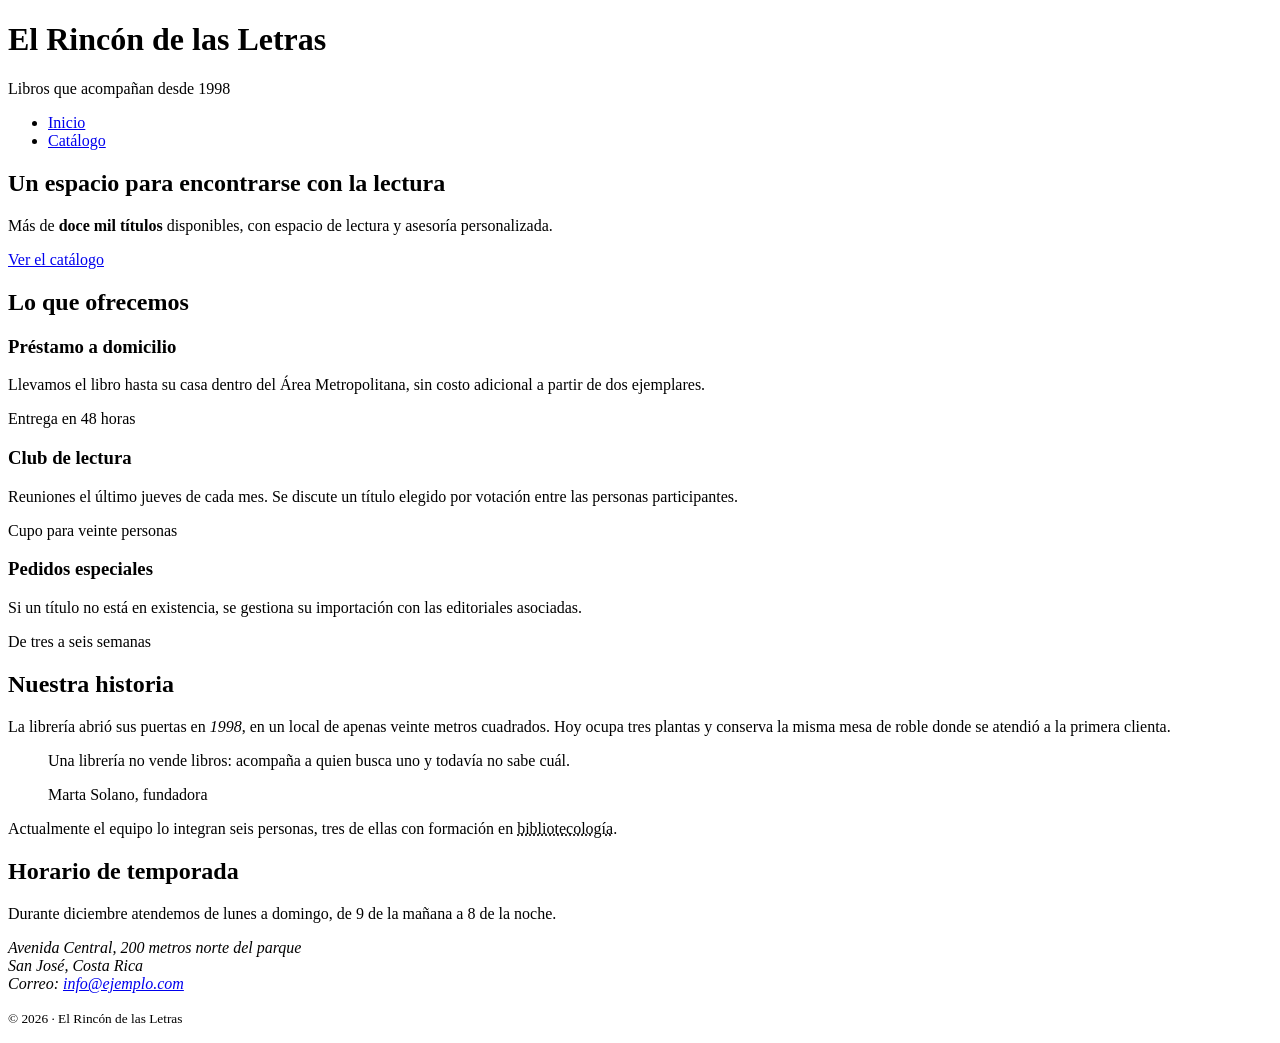
==== act2-css/index.html @ b0beda14 "chore:incorpora los archivos base de l a comprobacion 2" ====
<!DOCTYPE html>
<html lang="es">

<head>
  <meta charset="UTF-8">
  <meta name="viewport" content="width=device-width, initial-scale=1.0">
  <meta name="author" content="Escriba aquí su nombre completo">
  <meta name="description" content="Librería El Rincón de las Letras: catálogo, servicios y contacto.">
  <meta name="keywords" content="librería, libros, lectura, catálogo, Costa Rica">

  <title>Inicio | El Rincón de las Letras</title>

  <link rel="icon" href="recursos/favicon.png" type="image/png">
  <link rel="stylesheet" href="estilos.css">

  <!--AQUÍ SE ENLAZA LA HOJA DE ESTILOS QUE USTED DEBE CREAR.
       El archivo debe llamarse  css/estilos.css -->

</head>

<body>

  <!--CABECERA-->
  <header id="cabecera">
    <div class="marca">
      <h1>El Rincón de las Letras</h1>
      <p class="lema">Libros que acompañan desde 1998</p>
    </div>

    <nav class="menu-principal">
      <ul>
        <li><a href="index.html" class="enlace-activo">Inicio</a></li>
        <li><a href="catalogo.html">Catálogo</a></li>
      </ul>
    </nav>
  </header>

  <!--CONTENIDO PRINCIPAL-->
  <main id="contenido">

    <!-- Zona de presentación -->
    <section id="portada" class="hero">
      <h2>Un espacio para encontrarse con la lectura</h2>
      <p class="hero-texto">
        Más de <strong>doce mil títulos</strong> disponibles, con espacio
        de lectura y asesoría personalizada.
      </p>
      <a href="catalogo.html" class="boton boton-principal">Ver el catálogo</a>
    </section>

    <!-- Tres bloques para maquetar en fila -->
    <section id="servicios">
      <h2>Lo que ofrecemos</h2>

      <div class="rejilla-servicios">

        <article class="tarjeta">
          <h3>Préstamo a domicilio</h3>
          <p>
            Llevamos el libro hasta su casa dentro del Área Metropolitana,
            sin costo adicional a partir de dos ejemplares.
          </p>
          <p class="tarjeta-pie">Entrega en 48 horas</p>
        </article>

        <article class="tarjeta">
          <h3>Club de lectura</h3>
          <p>
            Reuniones el último jueves de cada mes. Se discute un título
            elegido por votación entre las personas participantes.
          </p>
          <p class="tarjeta-pie">Cupo para veinte personas</p>
        </article>

        <article class="tarjeta">
          <h3>Pedidos especiales</h3>
          <p>
            Si un título no está en existencia, se gestiona su importación
            con las editoriales asociadas.
          </p>
          <p class="tarjeta-pie">De tres a seis semanas</p>
        </article>

      </div>
    </section>

    <!-- Contenido con cita -->
    <section id="historia">
      <h2>Nuestra historia</h2>

      <p>
        La librería abrió sus puertas en <em>1998</em>, en un local de
        apenas veinte metros cuadrados. Hoy ocupa tres plantas y conserva
        la misma mesa de roble donde se atendió a la primera clienta.
      </p>

      <blockquote class="cita">
        <p>
          Una librería no vende libros: acompaña a quien busca uno y
          todavía no sabe cuál.
        </p>
        <footer class="cita-autoria">Marta Solano, fundadora</footer>
      </blockquote>

      <p>
        Actualmente el equipo lo integran seis personas, tres de ellas
        con formación en <abbr title="Bibliotecología">bibliotecología</abbr>.
      </p>
    </section>

  </main>

  <!--CONTENIDO SECUNDARIO -->
  <aside id="aviso" class="panel-aviso">
    <h2>Horario de temporada</h2>
    <p>
      Durante diciembre atendemos de lunes a domingo, de 9 de la mañana
      a 8 de la noche.
    </p>
  </aside>

  <!-- PIE -->
  <footer id="pie">
    <div class="pie-contenido">
      <address class="datos-contacto">
        Avenida Central, 200 metros norte del parque<br>
        San José, Costa Rica<br>
        Correo: <a href="mailto:info@ejemplo.com">info@ejemplo.com</a>
      </address>

      <p class="creditos"><small>&copy; 2026 · El Rincón de las Letras</small></p>
    </div>
  </footer>

</body>

</html>
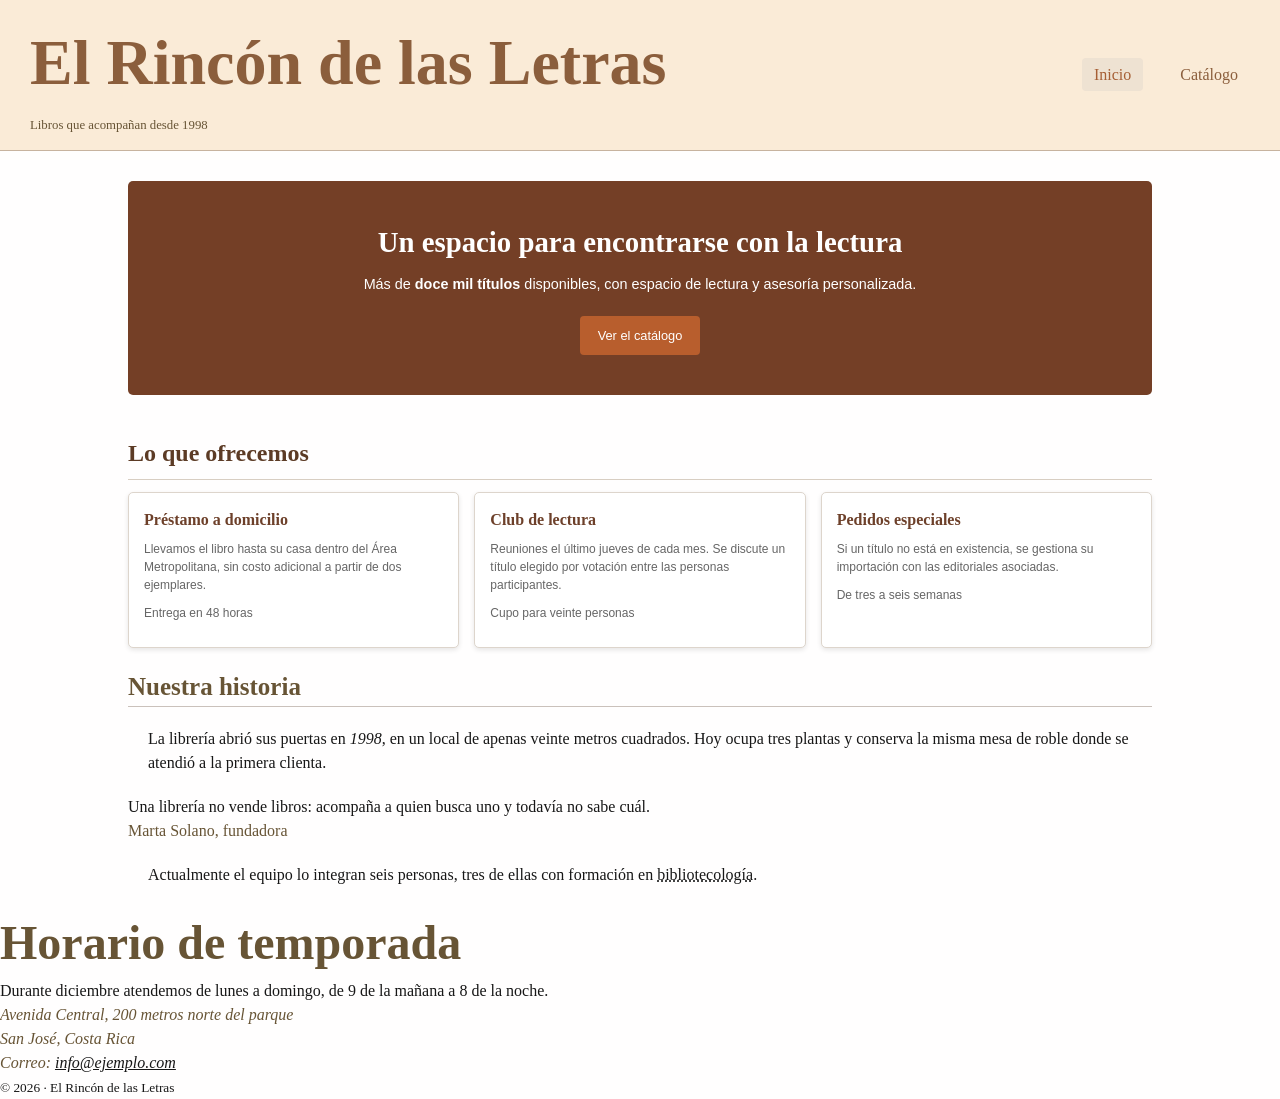
==== commit 4bae705d: "Entrega examen" ====
--- a/act2-css/index.html
+++ b/act2-css/index.html
@@ -11,8 +11,7 @@
   <title>Inicio | El Rincón de las Letras</title>
 
   <link rel="icon" href="recursos/favicon.png" type="image/png">
-  <link rel="stylesheet" href="estilos.css">
-
+<link rel="stylesheet" href="css/estilos.css">
   <!--AQUÍ SE ENLAZA LA HOJA DE ESTILOS QUE USTED DEBE CREAR.
        El archivo debe llamarse  css/estilos.css -->
 
--- a/act2-css/css/estilos.css
+++ b/act2-css/css/estilos.css
@@ -0,0 +1,234 @@
+/* Reset del navegador */
+* {
+    margin: 0;
+    padding: 0;
+    box-sizing: border-box;
+}
+
+/* Raíz */
+html {
+    font-size: 100%;
+    scroll-behavior: smooth;
+}
+
+/* Generales */
+body {
+    font-size: 1rem;
+    font-family: Georgia, 'Times New Roman', Times, serif;
+    line-height: 1.5;
+    background-color: rgb(255, 254, 254);
+    color: #675435;
+}
+
+/* encabezado */
+
+h1 {
+    font-size: 4rem;
+    color: #A47148;
+}
+
+h2 {
+    font-size: 3rem;
+}
+
+h3 {
+    font-size: 2rem;
+}
+
+p {
+    color: #171717;
+}
+a{
+    color:#171717
+}
+
+
+/* cabecera */
+
+#cabecera {
+    background-color: antiquewhite;
+    display: flex;
+    align-items: center;
+    padding: 15px 30px;
+    border-bottom: 1px solid rgba(80, 50, 30, 0.3);
+}
+
+/* Título */
+
+.marca h1 {
+    margin: 0;
+    color: #8b5e3c;
+}
+
+.lema {
+    margin: 5px 0 0;
+    font-size: 0.8rem;
+    color: #675435;
+}
+
+
+/* menu*/
+
+.menu-principal {
+    margin-left: auto;
+}
+
+.menu-principal ul {
+    display: flex;
+    gap: 25px;
+    list-style: none;
+    margin: 0;
+    padding: 0;
+}
+
+.menu-principal a {
+    color: #8b5e3c;
+    text-decoration: none;
+    padding: 8px 12px;
+    border-radius: 4px;
+}
+
+.menu-principal a:hover {
+    color: #5c3b25;
+    background-color: #eee2d2;
+}
+
+/* Enlace activo */
+
+.menu-principal .enlace-activo {
+    background-color: #eee2d2;
+    color: #a65f35;
+}
+
+
+/* contenido*/
+
+#contenido {
+    width: 80%;
+    max-width: 1100px;
+    margin: 0 auto;
+}
+
+
+/* portada */
+
+#portada {
+    background-color: #743f26;
+    color: white;
+
+    margin-top: 30px;
+    padding: 40px 20px;
+
+    text-align: center;
+    border-radius: 5px;
+}
+
+#portada h2 {
+    color: white;
+    margin-bottom: 10px;
+    font-size: 1.8rem;
+}
+
+#portada p {
+    color: white;
+    font-family: Arial, Helvetica, sans-serif;
+    font-size: 0.9rem;
+    margin-bottom: 20px;
+}
+
+
+/* Boton */
+
+.boton {
+    display: inline-block;
+    text-decoration: none;
+    padding: 10px 18px;
+    border-radius: 4px;
+
+    font-family: Arial, Helvetica, sans-serif;
+    font-size: 0.8rem;
+}
+
+.boton-principal {
+    background-color: #b85e2d;
+    color: white;
+}
+
+.boton-principal:hover {
+    background-color: #994b23;
+}
+
+
+/* servicios */
+
+#servicios {
+    margin-top: 40px;
+}
+
+#servicios > h2 {
+    color: #5c3b25;
+    font-size: 1.5rem;
+
+    padding-bottom: 8px;
+    margin-bottom: 12px;
+
+    border-bottom: 1px solid #d8cec2;
+}
+
+
+/* Tres tarjetas */
+
+.rejilla-servicios {
+    display: flex;
+    gap: 15px;
+}
+
+
+/*targetas general */
+
+.tarjeta {
+    flex: 1;
+
+    background-color: white;
+
+    padding: 15px;
+
+    border: 1px solid #ddd5cc;
+    border-radius: 5px;
+
+    box-shadow: 0 2px 5px rgba(0, 0, 0, 0.10);
+}
+
+.tarjeta h3 {
+    color: #6d402a;
+    font-size: 1rem;
+    margin-bottom: 8px;
+}
+
+.tarjeta p {
+    font-family: Arial, Helvetica, sans-serif;
+    font-size: 0.75rem;
+    line-height: 1.5;
+    color: #666;
+    margin-bottom: 10px;
+}
+
+
+/* Texto inferior de las tarjetas */
+
+.tarjeta .tarjeta-pie {
+
+}
+
+#historia h2{
+    text-align: left;
+    font-size: 25px;
+    margin-top: 20px;
+    border-bottom: 1px solid rgba(80, 50, 30, 0.3);
+}
+#historia> p{
+    margin:20px;
+    margin-right: 10px;
+}
+
+
